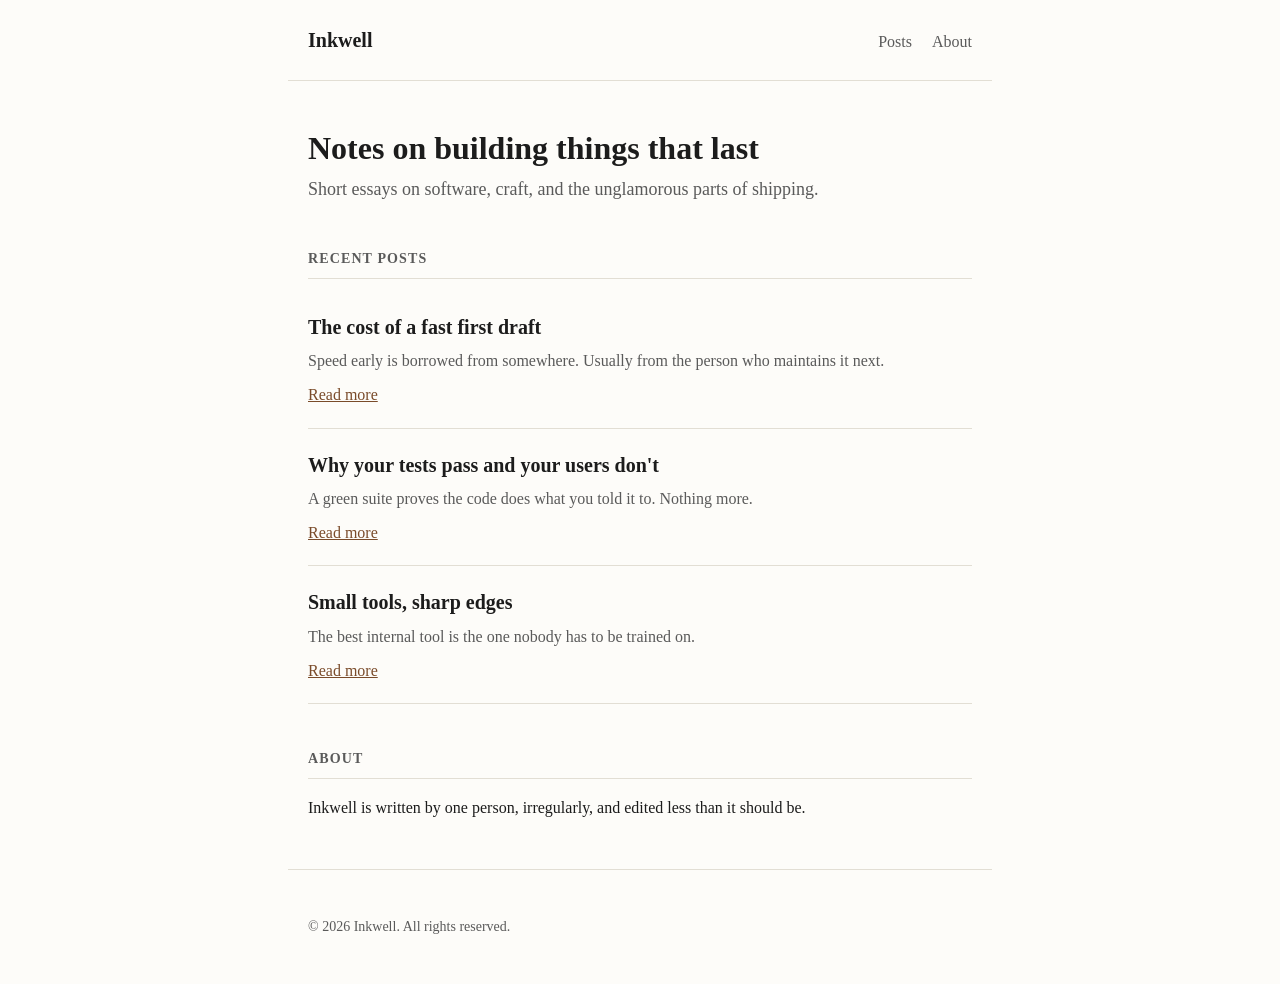
==== site/index.html @ 32024eb4 "Move the website into site/, and fix rename to respect hyphens" ====
<!DOCTYPE html>
<html lang="en">
<head>
  <meta charset="utf-8">
  <meta name="viewport" content="width=device-width, initial-scale=1">
  <title>Inkwell — a blog about building things</title>
  <link rel="stylesheet" href="styles.css">
</head>
<body>

  <header class="site-header">
    <a class="brand" href="/">Inkwell</a>
    <nav>
      <a href="#posts">Posts</a>
      <a href="#about">About</a>
    </nav>
  </header>

  <main>
    <section class="hero">
      <h1>Notes on building things that last</h1>
      <p>Short essays on software, craft, and the unglamorous parts of shipping.</p>
    </section>

    <section id="posts" class="posts">
      <h2>Recent posts</h2>

      <article class="post-card">
        <h3>The cost of a fast first draft</h3>
        <p>Speed early is borrowed from somewhere. Usually from the person who maintains it next.</p>
        <a href="#">Read more</a>
      </article>

      <article class="post-card">
        <h3>Why your tests pass and your users don't</h3>
        <p>A green suite proves the code does what you told it to. Nothing more.</p>
        <a href="#">Read more</a>
      </article>

      <article class="post-card">
        <h3>Small tools, sharp edges</h3>
        <p>The best internal tool is the one nobody has to be trained on.</p>
        <a href="#">Read more</a>
      </article>
    </section>

    <section id="about" class="about">
      <h2>About</h2>
      <p>Inkwell is written by one person, irregularly, and edited less than it should be.</p>
    </section>
  </main>

  <footer class="site-footer">
    <p>&copy; 2026 Inkwell. All rights reserved.</p>
  </footer>

</body>
</html>
---- site/styles.css ----
/* Inkwell — minimal styling for the landing page.
   Deliberately plain. The `test` branch is where this grows. */

:root {
  --ink: #1c1c1c;
  --paper: #fdfcf9;
  --muted: #5a5a5a;
  --rule: #e2ded4;
  --accent: #7a4b2a;
}

* { box-sizing: border-box; }

body {
  margin: 0;
  background: var(--paper);
  color: var(--ink);
  font: 16px/1.6 Georgia, "Iowan Old Style", serif;
}

main { max-width: 44rem; margin: 0 auto; padding: 0 1.25rem; }

/* header */

.site-header {
  display: flex;
  align-items: baseline;
  justify-content: space-between;
  max-width: 44rem;
  margin: 0 auto;
  padding: 1.5rem 1.25rem;
  border-bottom: 1px solid var(--rule);
}

.brand {
  font-size: 1.25rem;
  font-weight: 700;
  text-decoration: none;
  color: var(--ink);
}

.site-header nav a {
  margin-left: 1rem;
  color: var(--muted);
  text-decoration: none;
}

.site-header nav a:hover { color: var(--accent); }

/* hero */

.hero { padding: 3rem 0 2rem; }

.hero h1 {
  margin: 0 0 0.5rem;
  font-size: 2rem;
  line-height: 1.2;
}

.hero p {
  margin: 0;
  color: var(--muted);
  font-size: 1.125rem;
}

/* posts */

.posts h2, .about h2 {
  font-size: 0.875rem;
  letter-spacing: 0.08em;
  text-transform: uppercase;
  color: var(--muted);
  border-bottom: 1px solid var(--rule);
  padding-bottom: 0.5rem;
}

.post-card { padding: 1.25rem 0; border-bottom: 1px solid var(--rule); }

.post-card h3 { margin: 0 0 0.35rem; font-size: 1.25rem; }

.post-card p { margin: 0 0 0.5rem; color: var(--muted); }

.post-card a { color: var(--accent); }

/* about + footer */

.about { padding: 2rem 0; }

.site-footer {
  max-width: 44rem;
  margin: 0 auto;
  padding: 2rem 1.25rem;
  border-top: 1px solid var(--rule);
  color: var(--muted);
  font-size: 0.875rem;
}
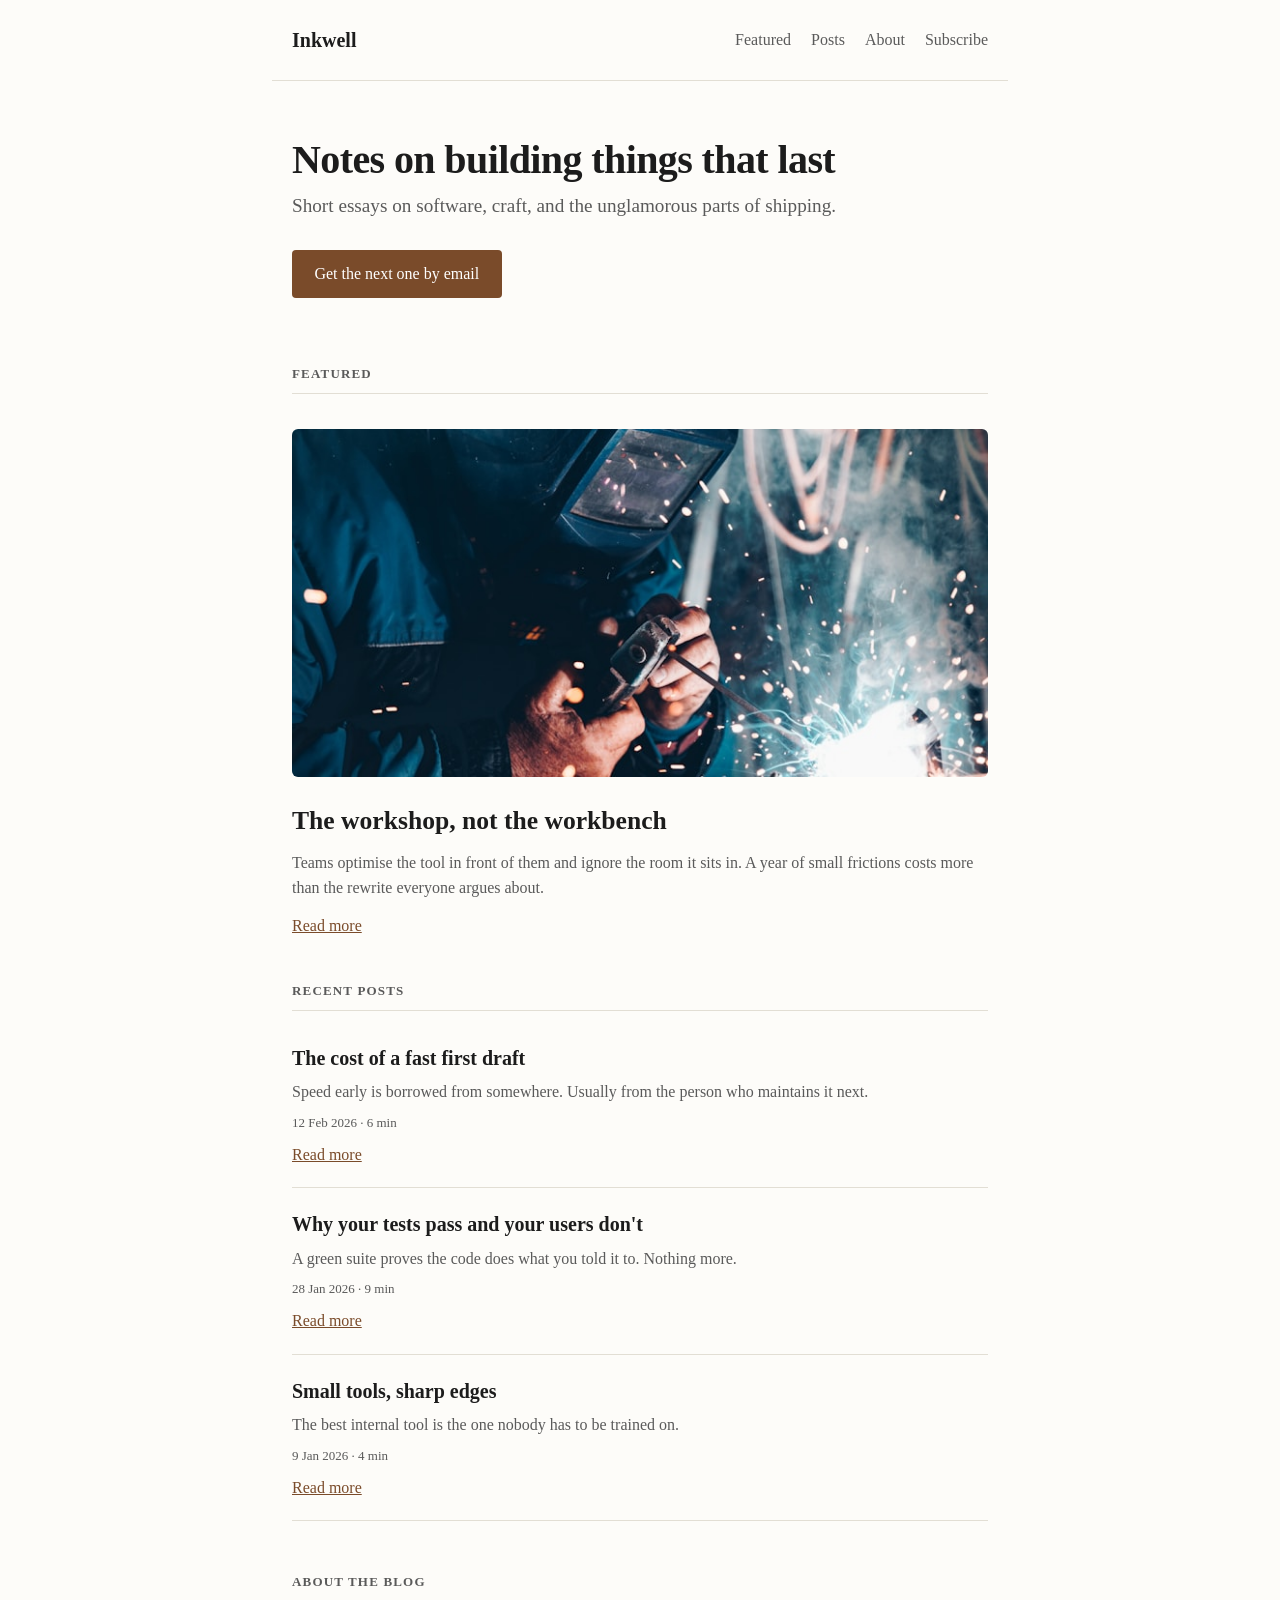
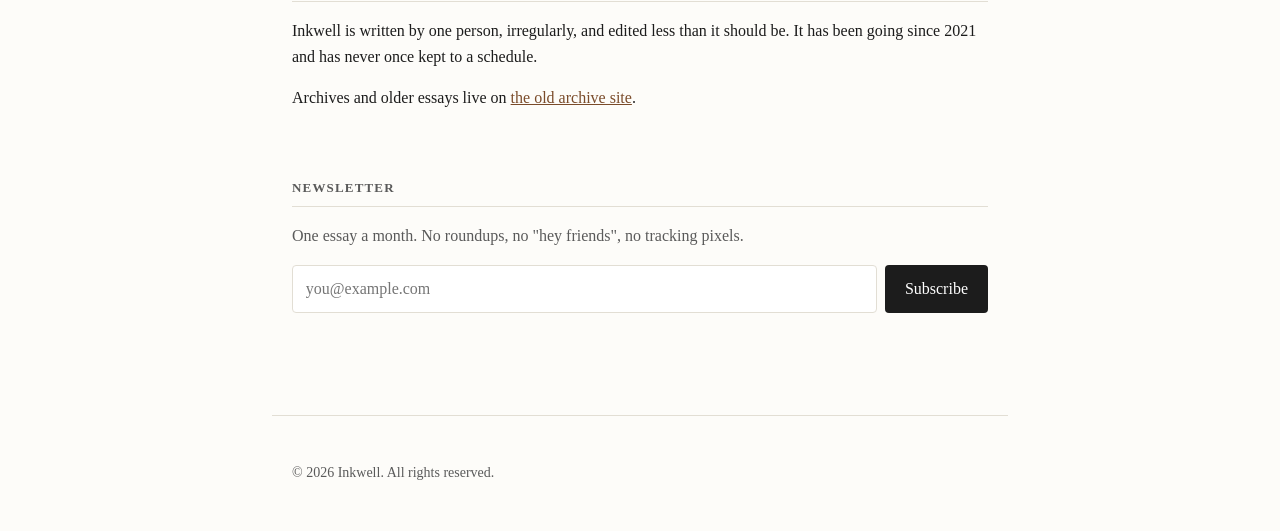
==== commit 944e32e9: "Improve landing page: featured post, newsletter, mobile menu" ====
--- a/site/index.html
+++ b/site/index.html
@@ -5,21 +5,40 @@
   <meta name="viewport" content="width=device-width, initial-scale=1">
   <title>Inkwell — a blog about building things</title>
   <link rel="stylesheet" href="styles.css">
+  <script src="scripts.js"></script>
 </head>
 <body>
 
   <header class="site-header">
     <a class="brand" href="/">Inkwell</a>
-    <nav>
+    <button id="nav-toggle" class="nav-toggle">Menu</button>
+    <nav id="site-nav">
+      <a href="#featured">Featured</a>
       <a href="#posts">Posts</a>
       <a href="#about">About</a>
+      <a href="#subscribe">Subscribe</a>
     </nav>
   </header>
 
   <main>
     <section class="hero">
+      <p id="welcome-banner" class="welcome"></p>
       <h1>Notes on building things that last</h1>
-      <p>Short essays on software, craft, and the unglamorous parts of shipping.</p>
+      <p class="hero-sub">Short essays on software, craft, and the unglamorous parts of shipping.</p>
+      <a class="cta" href="#subscribe" onclick="trackClick('hero-cta')">Get the next one by email</a>
+    </section>
+
+    <section id="featured" class="featured">
+      <h2>Featured</h2>
+      <article class="featured-card">
+        <img src="images/workshop.jpg" width="720" height="360">
+        <div>
+          <h3>The workshop, not the workbench</h3>
+          <p>Teams optimise the tool in front of them and ignore the room it sits in.
+             A year of small frictions costs more than the rewrite everyone argues about.</p>
+          <a href="#">Read more</a>
+        </div>
+      </article>
     </section>
 
     <section id="posts" class="posts">
@@ -28,25 +47,41 @@
       <article class="post-card">
         <h3>The cost of a fast first draft</h3>
         <p>Speed early is borrowed from somewhere. Usually from the person who maintains it next.</p>
+        <p class="meta">12 Feb 2026 · 6 min</p>
         <a href="#">Read more</a>
       </article>
 
       <article class="post-card">
         <h3>Why your tests pass and your users don't</h3>
         <p>A green suite proves the code does what you told it to. Nothing more.</p>
+        <p class="meta">28 Jan 2026 · 9 min</p>
         <a href="#">Read more</a>
       </article>
 
       <article class="post-card">
         <h3>Small tools, sharp edges</h3>
         <p>The best internal tool is the one nobody has to be trained on.</p>
+        <p class="meta">9 Jan 2026 · 4 min</p>
         <a href="#">Read more</a>
       </article>
     </section>
 
     <section id="about" class="about">
-      <h2>About</h2>
-      <p>Inkwell is written by one person, irregularly, and edited less than it should be.</p>
+      <h2>About the blog</h2>
+      <p>Inkwell is written by one person, irregularly, and edited less than it should be.
+         It has been going since 2021 and has never once kept to a schedule.</p>
+      <p>Archives and older essays live on
+         <a href="https://example.com/inkwell-archive" target="_blank">the old archive site</a>.</p>
+    </section>
+
+    <section id="subscribe" class="subscribe">
+      <h2>Newsletter</h2>
+      <p>One essay a month. No roundups, no "hey friends", no tracking pixels.</p>
+      <form id="newsletter-form">
+        <input id="newsletter-email" type="email" placeholder="you@example.com">
+        <button type="submit">Subscribe</button>
+      </form>
+      <p id="newsletter-status" class="status"></p>
     </section>
   </main>
 
--- a/site/styles.css
+++ b/site/styles.css
@@ -1,5 +1,4 @@
-/* Inkwell — minimal styling for the landing page.
-   Deliberately plain. The `test` branch is where this grows. */
+/* Inkwell — landing page styles. */
 
 :root {
   --ink: #1c1c1c;
@@ -7,6 +6,7 @@
   --muted: #5a5a5a;
   --rule: #e2ded4;
   --accent: #7a4b2a;
+  --accent-soft: #f3ece3;
 }
 
 * { box-sizing: border-box; }
@@ -18,15 +18,18 @@
   font: 16px/1.6 Georgia, "Iowan Old Style", serif;
 }
 
-main { max-width: 44rem; margin: 0 auto; padding: 0 1.25rem; }
+main { max-width: 46rem; margin: 0 auto; padding: 0 1.25rem; }
+
+img { max-width: 100%; height: auto; }
 
 /* header */
 
 .site-header {
   display: flex;
-  align-items: baseline;
+  align-items: center;
   justify-content: space-between;
-  max-width: 44rem;
+  gap: 1rem;
+  max-width: 46rem;
   margin: 0 auto;
   padding: 1.5rem 1.25rem;
   border-bottom: 1px solid var(--rule);
@@ -47,33 +50,89 @@
 
 .site-header nav a:hover { color: var(--accent); }
 
+.nav-toggle {
+  display: none;
+  padding: 0.4rem 0.75rem;
+  background: transparent;
+  border: 1px solid var(--rule);
+  border-radius: 4px;
+  color: var(--ink);
+  font: inherit;
+  font-size: 0.875rem;
+  cursor: pointer;
+}
+
 /* hero */
 
-.hero { padding: 3rem 0 2rem; }
+.hero { padding: 3.5rem 0 2.5rem; }
+
+.welcome:empty { display: none; }
+
+.welcome {
+  display: inline-block;
+  margin: 0 0 1rem;
+  padding: 0.35rem 0.75rem;
+  background: var(--accent-soft);
+  border-radius: 999px;
+  font-size: 0.875rem;
+}
 
 .hero h1 {
   margin: 0 0 0.5rem;
-  font-size: 2rem;
-  line-height: 1.2;
-}
-
-.hero p {
-  margin: 0;
-  color: var(--muted);
-  font-size: 1.125rem;
-}
-
-/* posts */
-
-.posts h2, .about h2 {
-  font-size: 0.875rem;
-  letter-spacing: 0.08em;
+  font-size: 2.5rem;
+  line-height: 1.15;
+  letter-spacing: -0.015em;
+}
+
+.hero-sub {
+  margin: 0 0 1.75rem;
+  color: var(--muted);
+  font-size: 1.2rem;
+}
+
+.cta {
+  display: inline-block;
+  padding: 0.7rem 1.4rem;
+  background: var(--accent);
+  border-radius: 4px;
+  color: #fff;
+  font-size: 1rem;
+  text-decoration: none;
+}
+
+.cta:hover { background: #61391f; }
+
+/* section headings */
+
+.featured h2, .posts h2, .about h2, .subscribe h2 {
+  font-size: 0.8125rem;
+  letter-spacing: 0.09em;
   text-transform: uppercase;
   color: var(--muted);
   border-bottom: 1px solid var(--rule);
   padding-bottom: 0.5rem;
 }
 
+/* featured */
+
+.featured { padding-top: 1rem; }
+
+.featured-card { padding: 1.5rem 0 2rem; }
+
+.featured-card img {
+  width: 100%;
+  border-radius: 6px;
+  margin-bottom: 1rem;
+}
+
+.featured-card h3 { margin: 0 0 0.5rem; font-size: 1.6rem; }
+
+.featured-card p { margin: 0 0 0.75rem; color: var(--muted); }
+
+.featured-card a { color: var(--accent); }
+
+/* posts */
+
 .post-card { padding: 1.25rem 0; border-bottom: 1px solid var(--rule); }
 
 .post-card h3 { margin: 0 0 0.35rem; font-size: 1.25rem; }
@@ -82,15 +141,73 @@
 
 .post-card a { color: var(--accent); }
 
-/* about + footer */
-
-.about { padding: 2rem 0; }
+.meta {
+  color: #b9b3a6;
+  font-size: 0.8125rem;
+}
+
+/* about */
+
+.about { padding: 2.5rem 0; }
+
+.about a { color: var(--accent); }
+
+/* subscribe */
+
+.subscribe { padding-bottom: 3rem; }
+
+.subscribe p { color: var(--muted); }
+
+#newsletter-form {
+  display: flex;
+  flex-wrap: wrap;
+  gap: 0.5rem;
+  margin-top: 1rem;
+}
+
+#newsletter-email {
+  flex: 1 1 16rem;
+  padding: 0.65rem 0.8rem;
+  border: 1px solid var(--rule);
+  border-radius: 4px;
+  font: inherit;
+}
+
+#newsletter-form button {
+  padding: 0.65rem 1.25rem;
+  background: var(--ink);
+  border: none;
+  border-radius: 4px;
+  color: #fff;
+  font: inherit;
+  cursor: pointer;
+}
+
+.status { min-height: 1.5rem; font-size: 0.9375rem; }
+
+/* footer */
 
 .site-footer {
-  max-width: 44rem;
+  max-width: 46rem;
   margin: 0 auto;
   padding: 2rem 1.25rem;
   border-top: 1px solid var(--rule);
   color: var(--muted);
   font-size: 0.875rem;
 }
+
+/* narrow screens */
+
+@media (max-width: 40rem) {
+  .hero h1 { font-size: 2rem; }
+
+  .nav-toggle { display: block; }
+
+  .site-header { flex-wrap: wrap; }
+
+  #site-nav { display: none; width: 100%; }
+
+  #site-nav.open { display: flex; flex-direction: column; gap: 0.5rem; }
+
+  .site-header nav a { margin-left: 0; }
+}
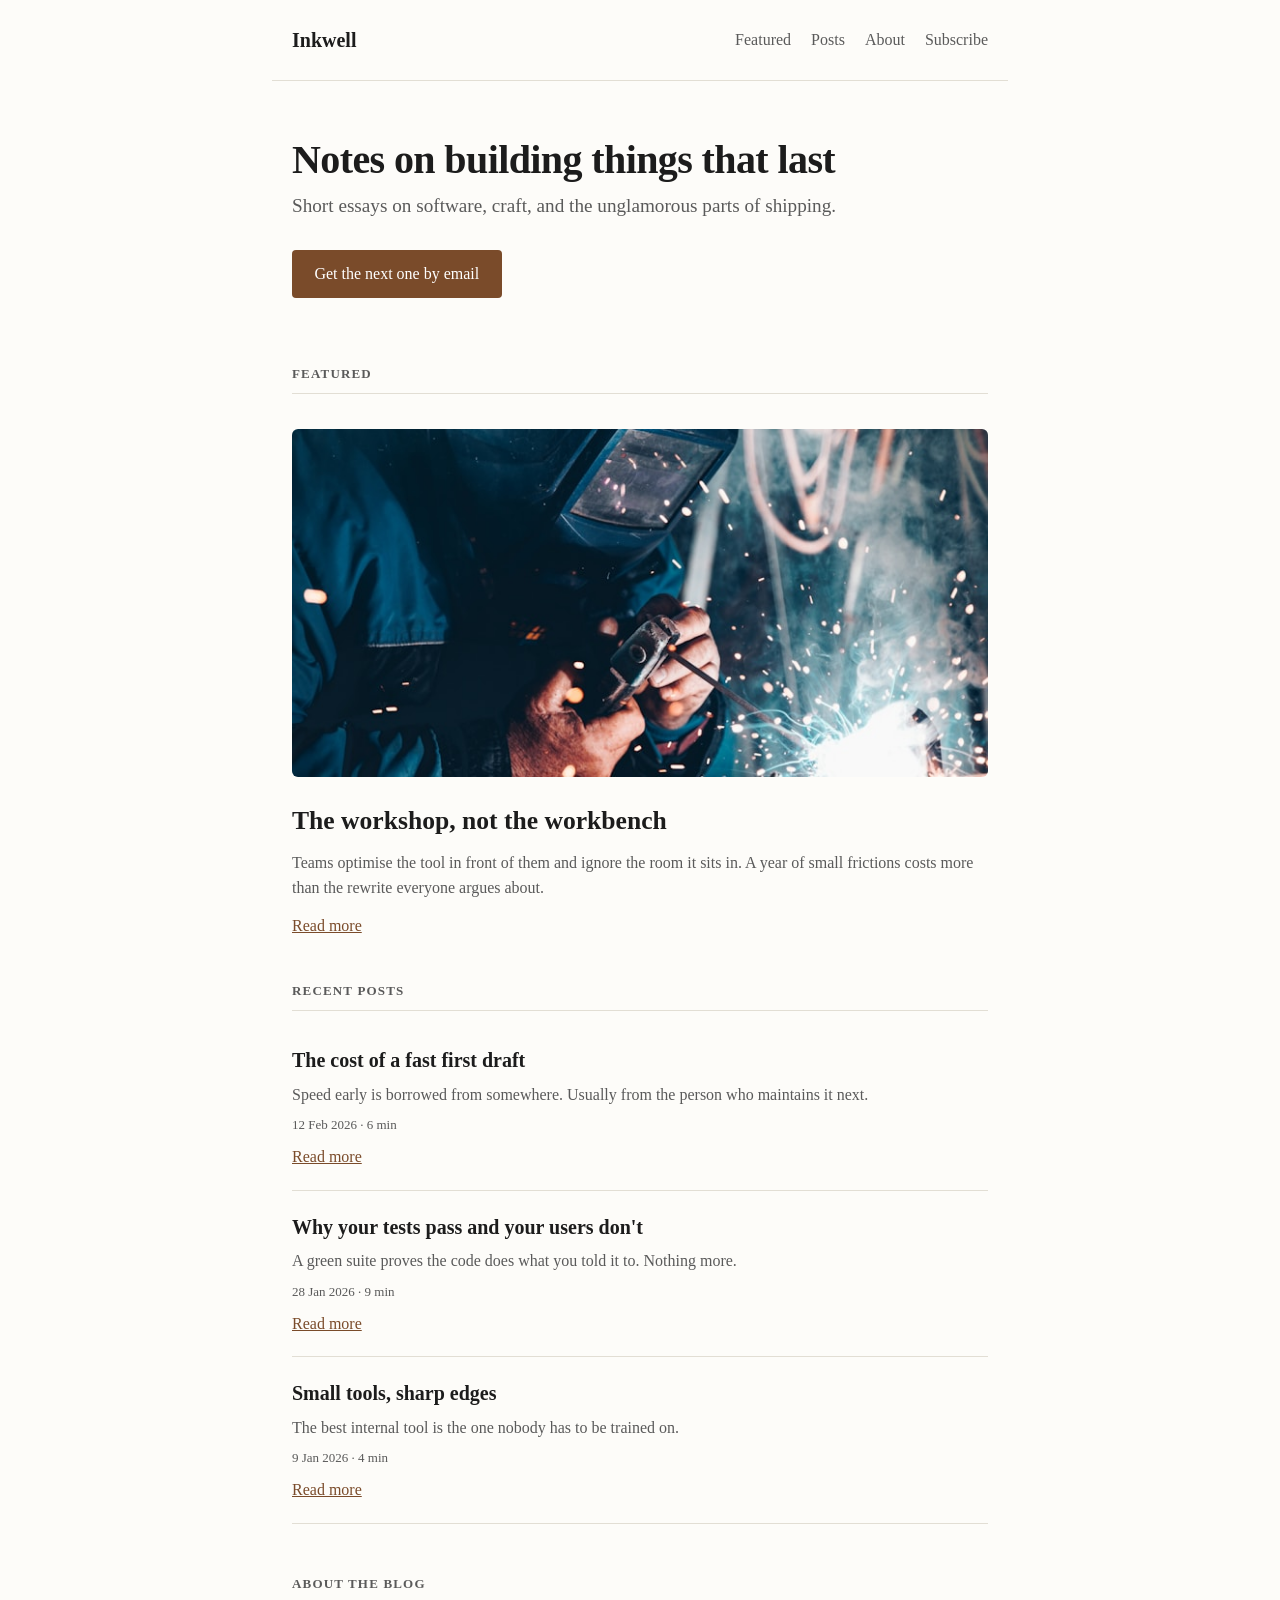
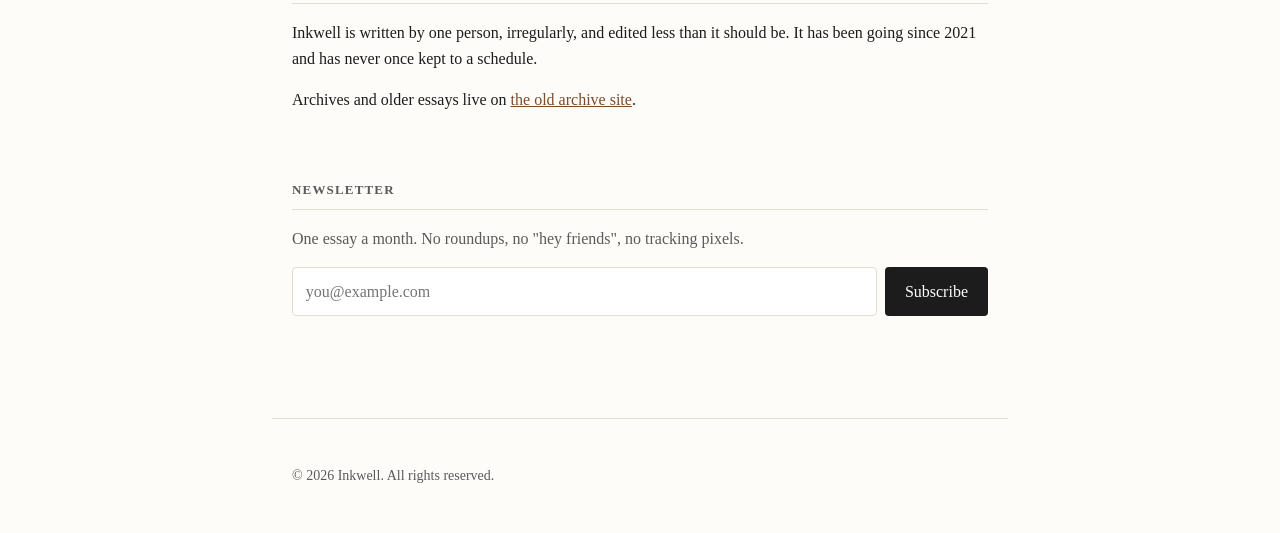
==== commit 404bce9e: "Show the number of recent posts" ====
--- a/site/index.html
+++ b/site/index.html
@@ -43,6 +43,7 @@
 
     <section id="posts" class="posts">
       <h2>Recent posts</h2>
+      <p id="post-count" class="meta"></p>
 
       <article class="post-card">
         <h3>The cost of a fast first draft</h3>
